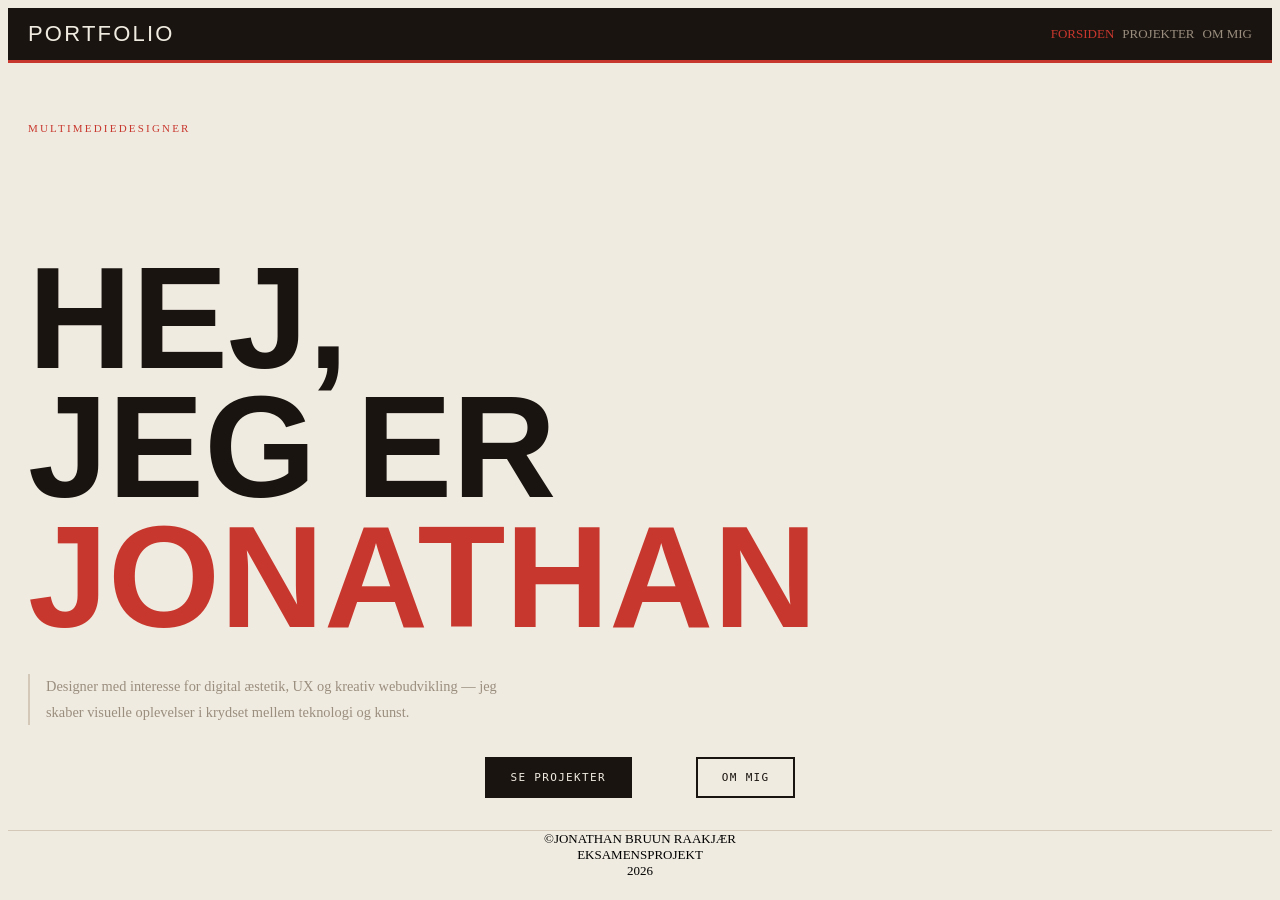
==== index.html @ 86231d37 "forside færdig" ====
<!doctype html>
<html lang="da">
  <head>
    <meta charset="UTF-8" />
    <meta name="viewport" content="width=device-width, initial-scale=1.0" />
    <meta name="robots" content="noindex, nofollow" />
    <link rel="stylesheet" href="css/starter.css" />
    <link rel="stylesheet" href="css/index.css" />
    <title>Portfolio</title>
  </head>
  <body>
    <head>
      <nav>
        <div class="logo"><p>PORTFOLIO</p></div>
        <ul class="nav_links">
          <li><a class="link_index" href="index.html">FORSIDEN</a></li>
          <li><a href="portfolie.html">PROJEKTER</a></li>
          <li><a href="om_mig.html">OM MIG</a></li>
        </ul>
      </nav>
    </head>
    <main>
      <section>
        <div class="hero">
          <p class="hero_text">MULTIMEDIEDESIGNER</p>
          <h1 class="hero_navn">
            HEJ,
            <br />
            JEG ER
            <br />
            <span>JONATHAN</span>
          </h1>
          <p class="hero_p">Designer med interesse for digital æstetik, UX og kreativ webudvikling — jeg skaber visuelle oplevelser i krydset mellem teknologi og kunst.</p>

          <div class="buttons">
            <button class="button_dark"><a class="button_link" href="portfolie.html">SE PROJEKTER</a></button>
            <button class="button_lys"><a class="button_link_2" href="om_mig.html">OM MIG</a></button>
          </div>
        </div>
      </section>
    </main>
    <footer>
      <div>
        &COPY;JONATHAN BRUUN RAAKJÆR <br />
        EKSAMENSPROJEKT <br />
        2026
      </div>
    </footer>
  </body>
</html>
---- css/index.css ----
/* header */
nav {
  background: #1a1410;
  padding: 0 1.25rem;
  height: 52px;
  display: flex;
  align-items: center;
  justify-content: space-between;
  border-bottom: 3px solid #c8372d;
}
.logo {
  font-family: "Bebas Neue", sans-serif;
  font-size: 22px;
  letter-spacing: 0.1em;
  color: #f0ebe1;
}

.nav_links {
  display: flex;
  list-style: none;
  gap: 0.5rem;
  font-size: small;
  a {
    color: #9a8e7e;
    text-decoration: none;
  }
  .link_index {
    color: #c8372d;
    text-decoration: none;
  }
}
body {
  background-color: #f0ebe1;
}
/* main section */
.hero {
  padding: 3rem 1.25rem 2rem;
  border-bottom: 1px solid #d4c9b8;
}
.hero_text {
  font-size: 11px;
  font-weight: 500;
  letter-spacing: 0.2em;
  color: #c8372d;
  margin-bottom: 0.75rem;
}
.hero_navn {
  font-family: "Bebas Neue", sans-serif;
  font-size: clamp(4rem, 16vw, 9rem);
  line-height: 0.9;
  color: #1a1410;
  margin-bottom: 1rem;
  span {
    color: #c8372d;
  }
}
.hero_p {
  font-size: 0.9rem;
  color: #9a8e7e;
  line-height: 1.75;
  max-width: 480px;
  margin-bottom: 2rem;
  margin-top: 2rem;
  padding-left: 1rem;
  border-left: 2px solid #d4c9b8;
}
/* buttons */
.button_dark {
  font-family: "DM Mono", monospace;
  font-size: 11px;
  letter-spacing: 0.12em;
  background: #1a1410;
  border: 2px solid #1a1410;
  padding: 0.75rem 1.5rem;
  cursor: pointer;
}
.button_lys {
  font-family: "DM Mono", monospace;
  font-size: 11px;
  font-weight: 500;
  letter-spacing: 0.12em;
  background: transparent;
  border: 2px solid #1a1410;
  padding: 0.75rem 1.5rem;
  cursor: pointer;
}
.buttons {
  display: flex;
  justify-content: center;
  gap: 4rem;
}
.button_link {
  text-decoration: none;
  color: #f0ebe1;
}
.button_link_2 {
  text-decoration: none;
  color: #1a1410;
}

/* footer */
footer {
  font-size: small;
  display: flex;
  align-items: center;
  justify-content: center;
  text-align: center;
}
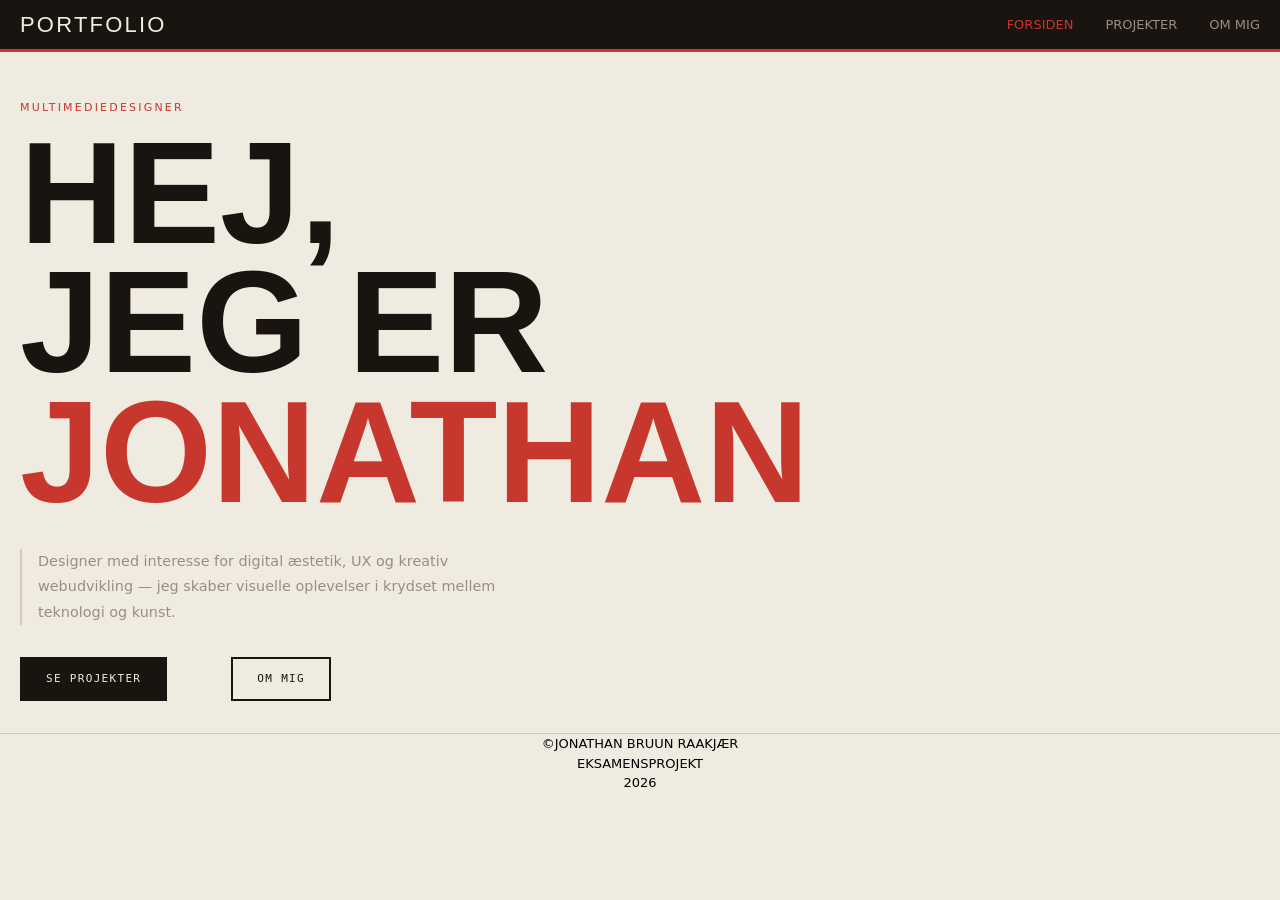
==== commit 14b7dad9: "om mig næsten færdig" ====
--- a/index.html
+++ b/index.html
@@ -9,7 +9,7 @@
     <title>Portfolio</title>
   </head>
   <body>
-    <head>
+    <header>
       <nav>
         <div class="logo"><p>PORTFOLIO</p></div>
         <ul class="nav_links">
@@ -18,7 +18,7 @@
           <li><a href="om_mig.html">OM MIG</a></li>
         </ul>
       </nav>
-    </head>
+    </header>
     <main>
       <section>
         <div class="hero">
--- a/css/starter.css
+++ b/css/starter.css
@@ -0,0 +1,59 @@
+*,
+::before,
+::after {
+  box-sizing: border-box;
+  margin: 0;
+  padding: 0;
+}
+
+html {
+  interpolate-size: allow-keywords;
+  font-family: system-ui, sans-serif;
+  line-height: 1.5;
+  -webkit-font-smoothing: antialiased;
+}
+
+h1,
+h2 {
+  line-height: 1.25;
+}
+
+p,
+li {
+  text-wrap: pretty;
+}
+
+img,
+svg {
+  display: block;
+  /* max-width: 100%; */
+  height: auto;
+}
+
+label {
+  display: block;
+}
+
+input,
+button,
+textarea,
+select {
+  font: inherit;
+  color: inherit;
+  background-color: transparent;
+  font-size: max(1em, 16px);
+}
+
+textarea {
+  resize: none;
+  min-height: 4lh;
+}
+
+legend {
+  padding: 0;
+}
+
+select,
+::picker(select) {
+  appearance: base-select;
+}
--- a/css/index.css
+++ b/css/index.css
@@ -1,108 +1,223 @@
-/* header */
-nav {
-  background: #1a1410;
-  padding: 0 1.25rem;
-  height: 52px;
-  display: flex;
-  align-items: center;
-  justify-content: space-between;
-  border-bottom: 3px solid #c8372d;
+/* mobil */
+@media (max-width: 600px) {
+  /* header */
+  nav {
+    background: #1a1410;
+    padding: 0 1.25rem;
+    height: 52px;
+    display: flex;
+    align-items: center;
+    justify-content: space-between;
+    border-bottom: 3px solid #c8372d;
+  }
+  .logo {
+    font-family: "Bebas Neue", sans-serif;
+    font-size: 22px;
+    letter-spacing: 0.1em;
+    color: #f0ebe1;
+  }
+
+  .nav_links {
+    display: flex;
+    list-style: none;
+    gap: 0.5rem;
+    font-size: small;
+    a {
+      color: #9a8e7e;
+      text-decoration: none;
+    }
+    .link_index {
+      color: #c8372d;
+      text-decoration: none;
+    }
+  }
+  body {
+    background-color: #f0ebe1;
+  }
+
+  /* main section */
+  .hero {
+    padding: 3rem 1.25rem 2rem;
+    border-bottom: 1px solid #d4c9b8;
+  }
+  .hero_text {
+    font-size: 11px;
+    font-weight: 500;
+    letter-spacing: 0.2em;
+    color: #c8372d;
+    margin-bottom: 0.75rem;
+  }
+  .hero_navn {
+    font-family: "Bebas Neue", sans-serif;
+    font-size: clamp(4rem, 16vw, 9rem);
+    line-height: 0.9;
+    color: #1a1410;
+    margin-bottom: 1rem;
+    span {
+      color: #c8372d;
+    }
+  }
+  .hero_p {
+    font-size: 0.9rem;
+    color: #9a8e7e;
+    line-height: 1.75;
+    max-width: 480px;
+    margin-bottom: 2rem;
+    margin-top: 2rem;
+    padding-left: 1rem;
+    border-left: 2px solid #d4c9b8;
+  }
+  /* buttons */
+  .button_dark {
+    font-family: "DM Mono", monospace;
+    font-size: 11px;
+    letter-spacing: 0.12em;
+    background: #1a1410;
+    border: 2px solid #1a1410;
+    padding: 0.75rem 1.5rem;
+    cursor: pointer;
+  }
+  .button_lys {
+    font-family: "DM Mono", monospace;
+    font-size: 11px;
+    font-weight: 500;
+    letter-spacing: 0.12em;
+    background: transparent;
+    border: 2px solid #1a1410;
+    padding: 0.75rem 1.5rem;
+    cursor: pointer;
+  }
+  .buttons {
+    display: flex;
+    justify-content: center;
+    gap: 4rem;
+  }
+  .button_link {
+    text-decoration: none;
+    color: #f0ebe1;
+  }
+  .button_link_2 {
+    text-decoration: none;
+    color: #1a1410;
+  }
+
+  /* footer */
+  footer {
+    font-size: small;
+    display: flex;
+    align-items: center;
+    justify-content: center;
+    text-align: center;
+  }
 }
-.logo {
-  font-family: "Bebas Neue", sans-serif;
-  font-size: 22px;
-  letter-spacing: 0.1em;
-  color: #f0ebe1;
+/* desktop */
+@media (min-width: 601px) {
+  /* header */
+  nav {
+    background: #1a1410;
+    padding: 0 1.25rem;
+    height: 52px;
+    display: flex;
+    align-items: center;
+    justify-content: space-between;
+    border-bottom: 3px solid #c8372d;
+  }
+  .logo {
+    font-family: "Bebas Neue", sans-serif;
+    font-size: 22px;
+    letter-spacing: 0.1em;
+    color: #f0ebe1;
+  }
+
+  .nav_links {
+    display: flex;
+    list-style: none;
+    gap: 2rem;
+    font-size: small;
+    a {
+      color: #9a8e7e;
+      text-decoration: none;
+    }
+    .link_index {
+      color: #c8372d;
+      text-decoration: none;
+    }
+  }
+  body {
+    background-color: #f0ebe1;
+  }
+
+  /* main section */
+  .hero {
+    padding: 3rem 1.25rem 2rem;
+    border-bottom: 1px solid #d4c9b8;
+  }
+  .hero_text {
+    font-size: 11px;
+    font-weight: 500;
+    letter-spacing: 0.2em;
+    color: #c8372d;
+    margin-bottom: 0.75rem;
+  }
+  .hero_navn {
+    font-family: "Bebas Neue", sans-serif;
+    font-size: clamp(4rem, 16vw, 9rem);
+    line-height: 0.9;
+    color: #1a1410;
+    margin-bottom: 1rem;
+    span {
+      color: #c8372d;
+    }
+  }
+  .hero_p {
+    font-size: 0.9rem;
+    color: #9a8e7e;
+    line-height: 1.75;
+    max-width: 480px;
+    margin-bottom: 2rem;
+    margin-top: 2rem;
+    padding-left: 1rem;
+    border-left: 2px solid #d4c9b8;
+  }
+  /* buttons */
+  .button_dark {
+    font-family: "DM Mono", monospace;
+    font-size: 11px;
+    letter-spacing: 0.12em;
+    background: #1a1410;
+    border: 2px solid #1a1410;
+    padding: 0.75rem 1.5rem;
+    cursor: pointer;
+  }
+  .button_lys {
+    font-family: "DM Mono", monospace;
+    font-size: 11px;
+    font-weight: 500;
+    letter-spacing: 0.12em;
+    background: transparent;
+    border: 2px solid #1a1410;
+    padding: 0.75rem 1.5rem;
+    cursor: pointer;
+  }
+  .buttons {
+    display: flex;
+    gap: 4rem;
+  }
+  .button_link {
+    text-decoration: none;
+    color: #f0ebe1;
+  }
+  .button_link_2 {
+    text-decoration: none;
+    color: #1a1410;
+  }
+
+  /* footer */
+  footer {
+    font-size: small;
+    display: flex;
+    align-items: center;
+    justify-content: center;
+    text-align: center;
+  }
 }
-
-.nav_links {
-  display: flex;
-  list-style: none;
-  gap: 0.5rem;
-  font-size: small;
-  a {
-    color: #9a8e7e;
-    text-decoration: none;
-  }
-  .link_index {
-    color: #c8372d;
-    text-decoration: none;
-  }
-}
-body {
-  background-color: #f0ebe1;
-}
-/* main section */
-.hero {
-  padding: 3rem 1.25rem 2rem;
-  border-bottom: 1px solid #d4c9b8;
-}
-.hero_text {
-  font-size: 11px;
-  font-weight: 500;
-  letter-spacing: 0.2em;
-  color: #c8372d;
-  margin-bottom: 0.75rem;
-}
-.hero_navn {
-  font-family: "Bebas Neue", sans-serif;
-  font-size: clamp(4rem, 16vw, 9rem);
-  line-height: 0.9;
-  color: #1a1410;
-  margin-bottom: 1rem;
-  span {
-    color: #c8372d;
-  }
-}
-.hero_p {
-  font-size: 0.9rem;
-  color: #9a8e7e;
-  line-height: 1.75;
-  max-width: 480px;
-  margin-bottom: 2rem;
-  margin-top: 2rem;
-  padding-left: 1rem;
-  border-left: 2px solid #d4c9b8;
-}
-/* buttons */
-.button_dark {
-  font-family: "DM Mono", monospace;
-  font-size: 11px;
-  letter-spacing: 0.12em;
-  background: #1a1410;
-  border: 2px solid #1a1410;
-  padding: 0.75rem 1.5rem;
-  cursor: pointer;
-}
-.button_lys {
-  font-family: "DM Mono", monospace;
-  font-size: 11px;
-  font-weight: 500;
-  letter-spacing: 0.12em;
-  background: transparent;
-  border: 2px solid #1a1410;
-  padding: 0.75rem 1.5rem;
-  cursor: pointer;
-}
-.buttons {
-  display: flex;
-  justify-content: center;
-  gap: 4rem;
-}
-.button_link {
-  text-decoration: none;
-  color: #f0ebe1;
-}
-.button_link_2 {
-  text-decoration: none;
-  color: #1a1410;
-}
-
-/* footer */
-footer {
-  font-size: small;
-  display: flex;
-  align-items: center;
-  justify-content: center;
-  text-align: center;
-}
